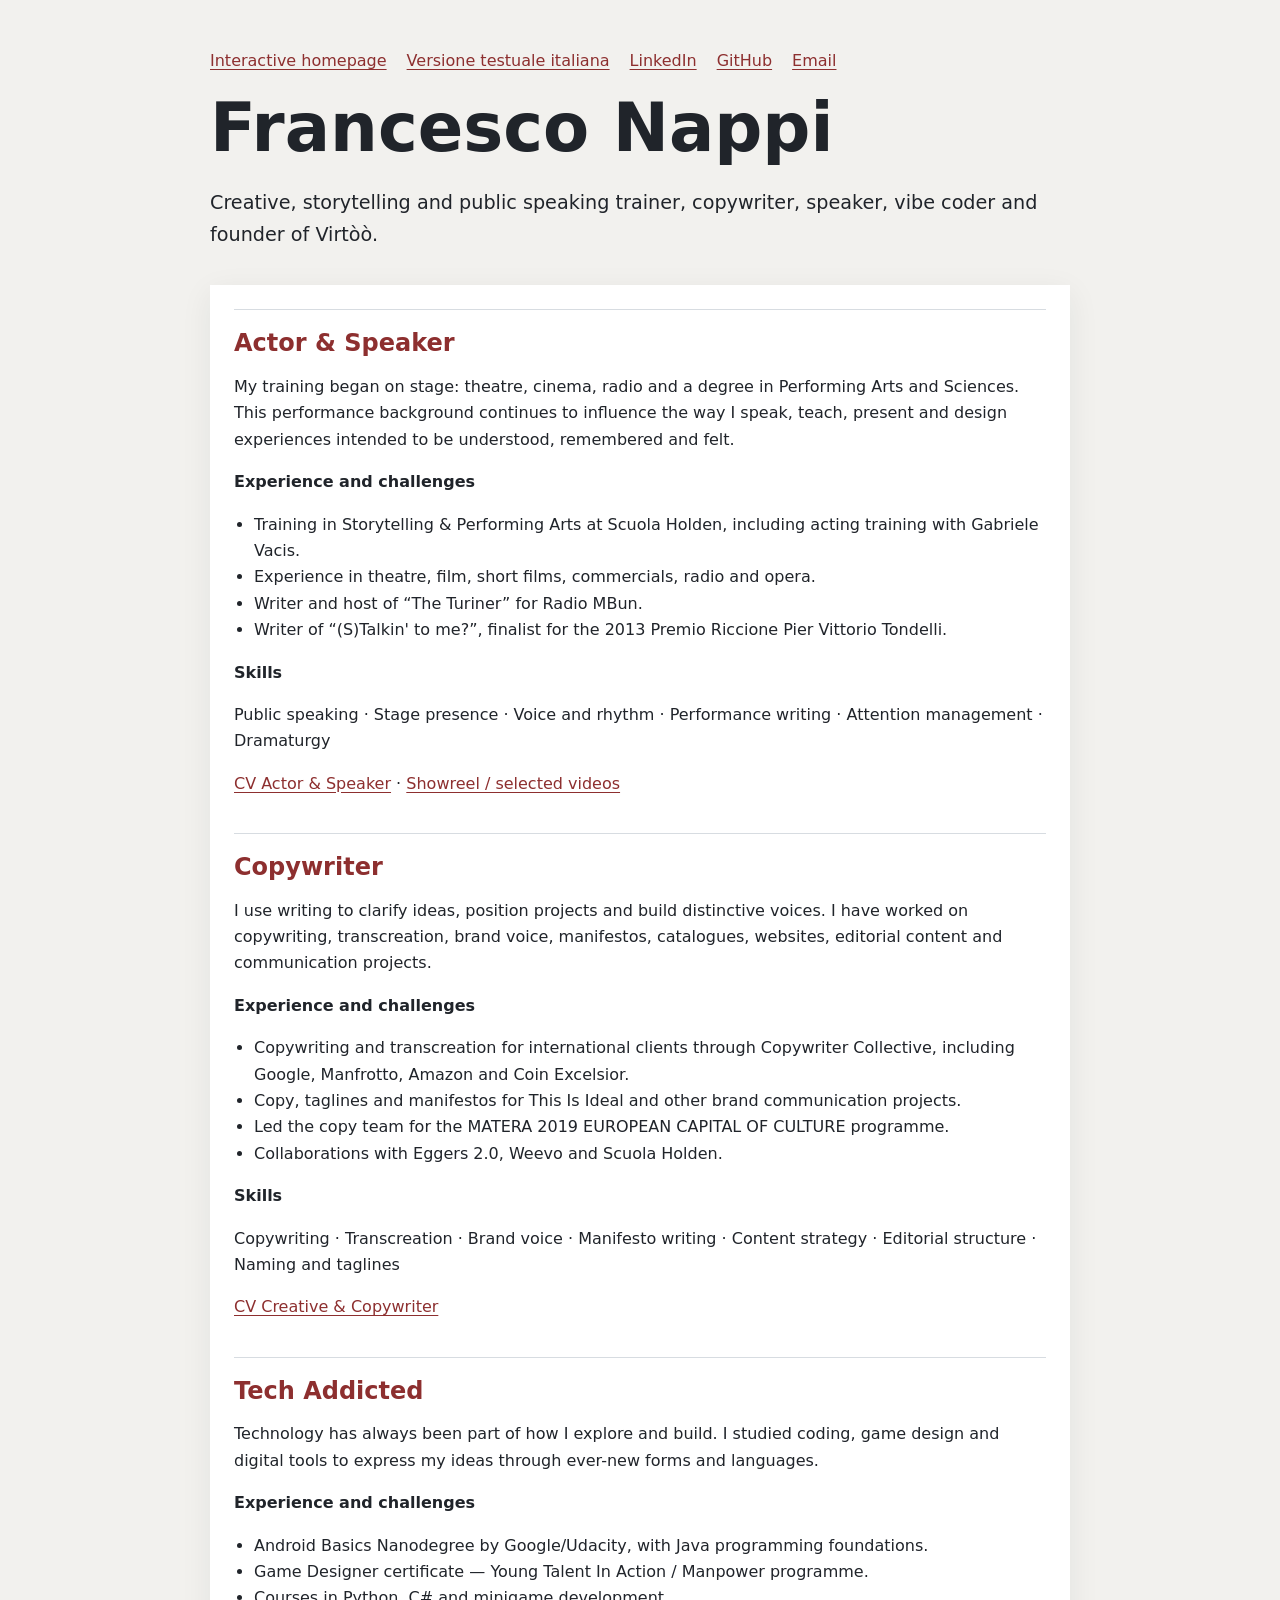
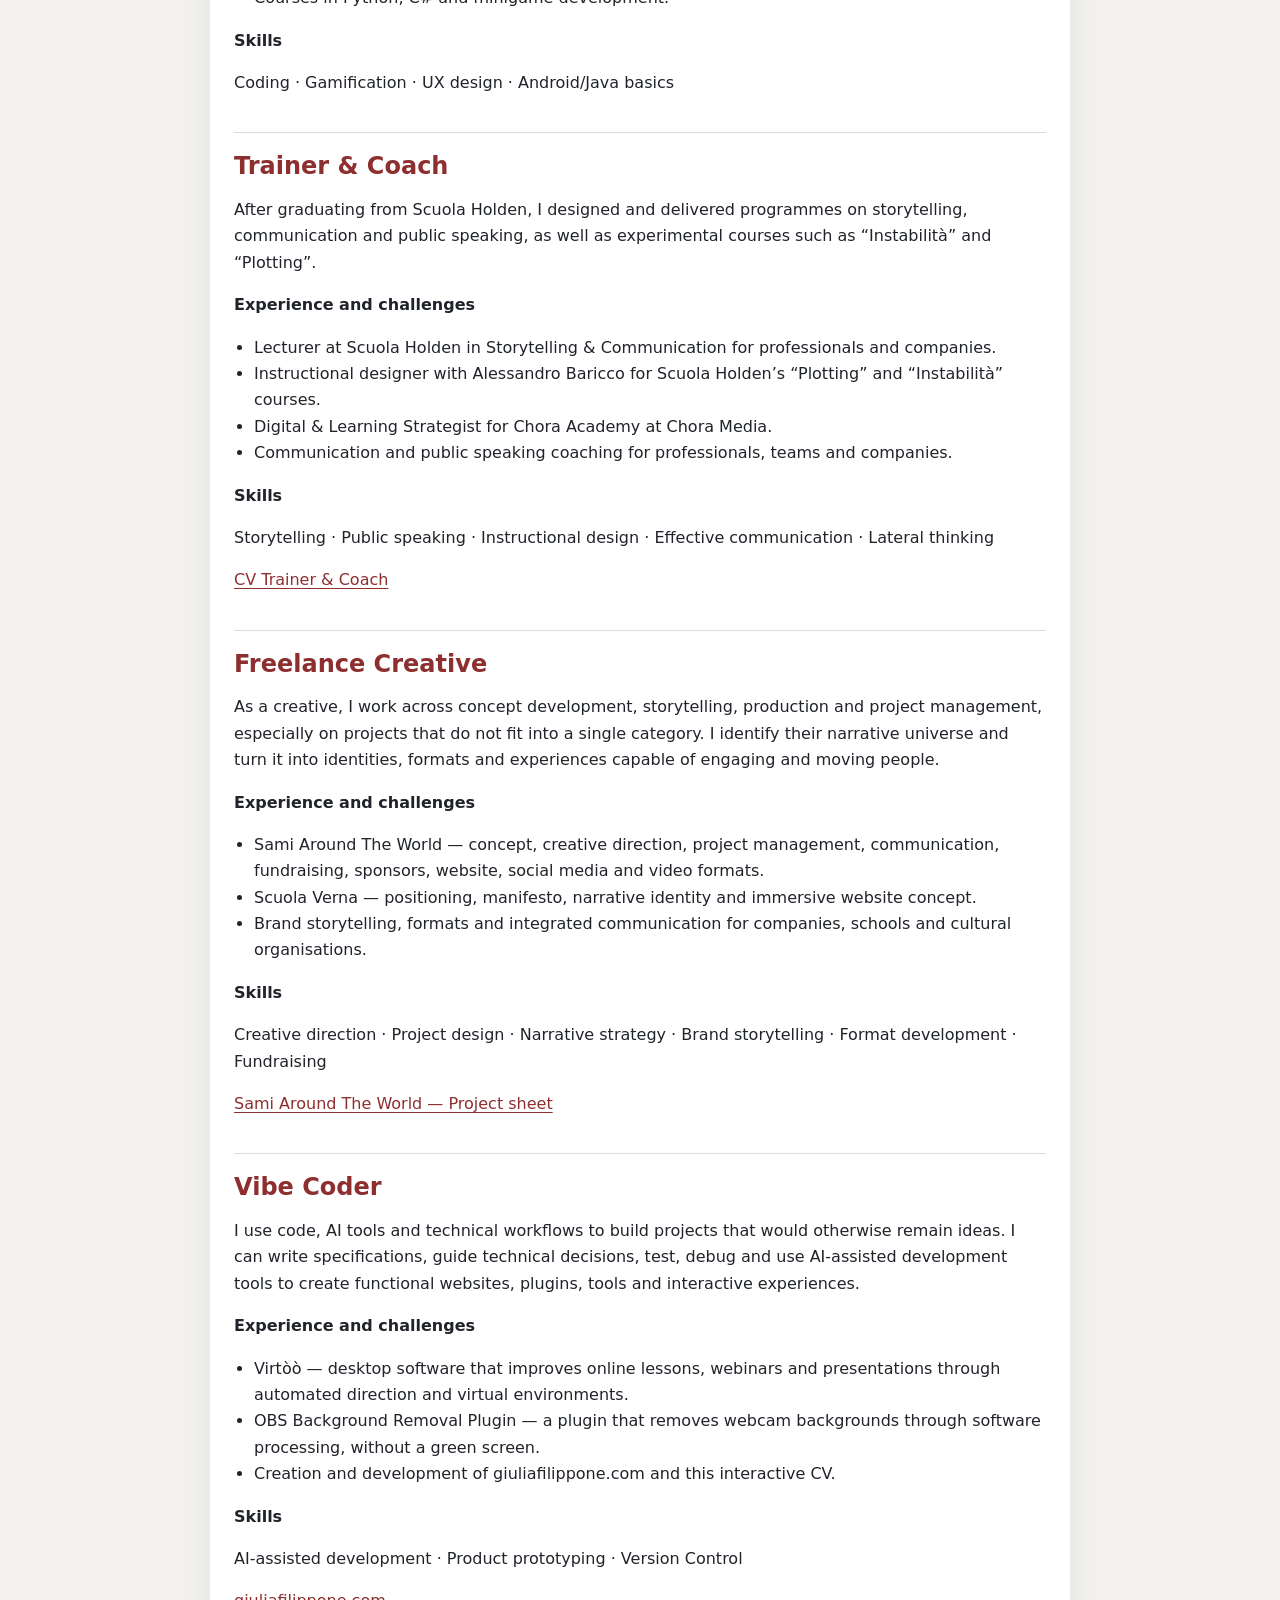
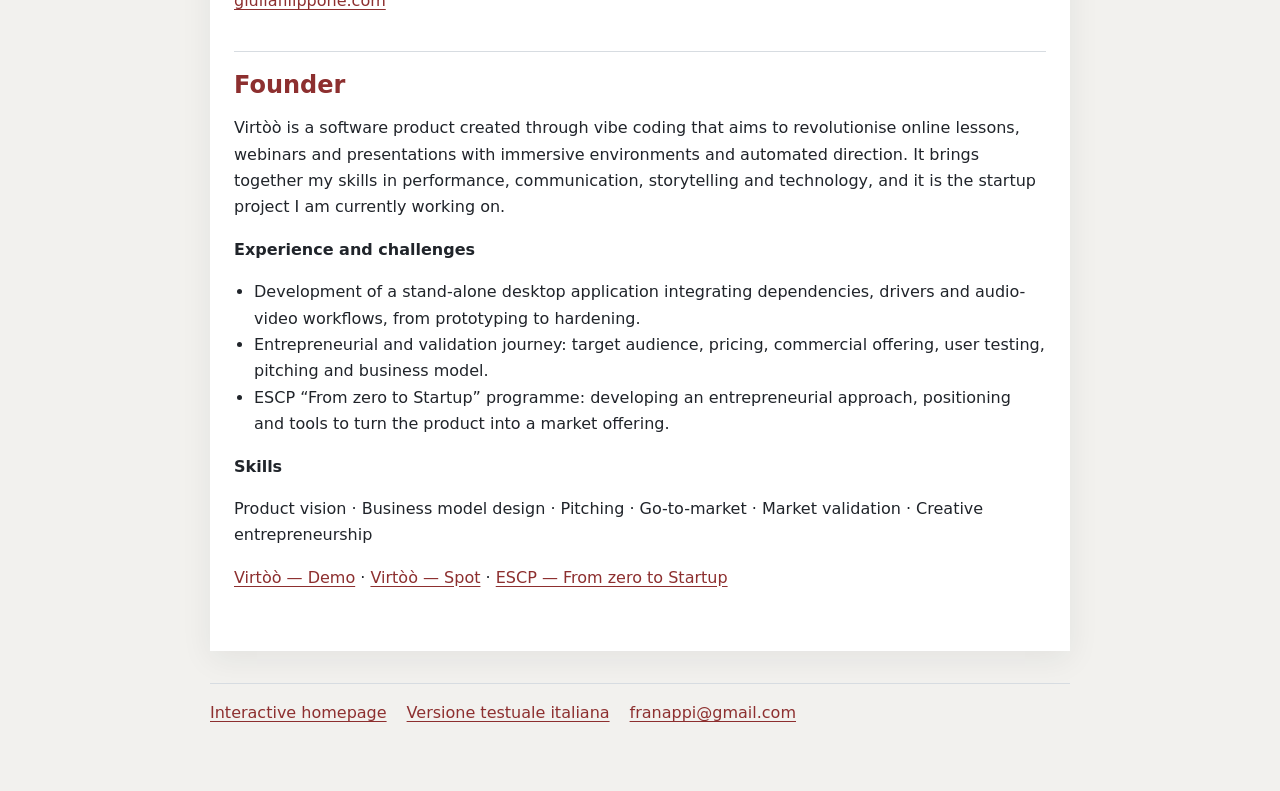
==== profile.html @ a37dc1f5 "Add searchable professional profile pages" ====
<!doctype html>
<html lang="en">
<head>
  <meta charset="utf-8"><meta name="viewport" content="width=device-width, initial-scale=1">
  <title>Francesco Nappi | Professional Profile</title>
  <meta name="description" content="Professional profile of Francesco Nappi: creative, storytelling and public speaking trainer, copywriter, speaker, creative developer and founder of Virtòò.">
  <link rel="canonical" href="https://franappi.com/profile.html">
  <link rel="alternate" hreflang="it" href="https://franappi.com/profilo.html"><link rel="alternate" hreflang="en" href="https://franappi.com/profile.html"><link rel="alternate" hreflang="x-default" href="https://franappi.com/">
  <link rel="stylesheet" href="profile.css">
</head>
<body><div class="page">
<header><nav aria-label="Navigation"><a href="/">Interactive homepage</a><a href="/profilo.html" lang="it">Versione testuale italiana</a><a href="https://www.linkedin.com/in/franappi" target="_blank" rel="noopener noreferrer">LinkedIn</a><a href="https://github.com/napukisan" target="_blank" rel="noopener noreferrer">GitHub</a><a href="mailto:franappi@gmail.com">Email</a></nav><h1>Francesco Nappi</h1><p class="intro">Creative, storytelling and public speaking trainer, copywriter, speaker, vibe coder and founder of Virtòò.</p></header>
<main class="paper">
<article class="role"><h2>Actor &amp; Speaker</h2><p>My training began on stage: theatre, cinema, radio and a degree in Performing Arts and Sciences. This performance background continues to influence the way I speak, teach, present and design experiences intended to be understood, remembered and felt.</p><h3>Experience and challenges</h3><ul><li>Training in Storytelling &amp; Performing Arts at Scuola Holden, including acting training with Gabriele Vacis.</li><li>Experience in theatre, film, short films, commercials, radio and opera.</li><li>Writer and host of “The Turiner” for Radio MBun.</li><li>Writer of “(S)Talkin' to me?”, finalist for the 2013 Premio Riccione Pier Vittorio Tondelli.</li></ul><h3>Skills</h3><p>Public speaking · Stage presence · Voice and rhythm · Performance writing · Attention management · Dramaturgy</p><p><a href="downloads/Francesco Nappi - Actor & Speaker -ENG.pdf">CV Actor &amp; Speaker</a> · <a href="https://www.youtube.com/watch?v=BMj9e3N5IOQ" target="_blank" rel="noopener noreferrer">Showreel / selected videos</a></p></article>
<article class="role"><h2>Copywriter</h2><p>I use writing to clarify ideas, position projects and build distinctive voices. I have worked on copywriting, transcreation, brand voice, manifestos, catalogues, websites, editorial content and communication projects.</p><h3>Experience and challenges</h3><ul><li>Copywriting and transcreation for international clients through Copywriter Collective, including Google, Manfrotto, Amazon and Coin Excelsior.</li><li>Copy, taglines and manifestos for This Is Ideal and other brand communication projects.</li><li>Led the copy team for the MATERA 2019 EUROPEAN CAPITAL OF CULTURE programme.</li><li>Collaborations with Eggers 2.0, Weevo and Scuola Holden.</li></ul><h3>Skills</h3><p>Copywriting · Transcreation · Brand voice · Manifesto writing · Content strategy · Editorial structure · Naming and taglines</p><p><a href="downloads/Francesco Nappi - Creative & Copywriter -ENG.pdf">CV Creative &amp; Copywriter</a></p></article>
<article class="role"><h2>Tech Addicted</h2><p>Technology has always been part of how I explore and build. I studied coding, game design and digital tools to express my ideas through ever-new forms and languages.</p><h3>Experience and challenges</h3><ul><li>Android Basics Nanodegree by Google/Udacity, with Java programming foundations.</li><li>Game Designer certificate — Young Talent In Action / Manpower programme.</li><li>Courses in Python, C# and minigame development.</li></ul><h3>Skills</h3><p>Coding · Gamification · UX design · Android/Java basics</p></article>
<article class="role"><h2>Trainer &amp; Coach</h2><p>After graduating from Scuola Holden, I designed and delivered programmes on storytelling, communication and public speaking, as well as experimental courses such as “Instabilità” and “Plotting”.</p><h3>Experience and challenges</h3><ul><li>Lecturer at Scuola Holden in Storytelling &amp; Communication for professionals and companies.</li><li>Instructional designer with Alessandro Baricco for Scuola Holden’s “Plotting” and “Instabilità” courses.</li><li>Digital &amp; Learning Strategist for Chora Academy at Chora Media.</li><li>Communication and public speaking coaching for professionals, teams and companies.</li></ul><h3>Skills</h3><p>Storytelling · Public speaking · Instructional design · Effective communication · Lateral thinking</p><p><a href="downloads/Francesco Nappi - Trainer & Coach -ENG.pdf">CV Trainer &amp; Coach</a></p></article>
<article class="role"><h2>Freelance Creative</h2><p>As a creative, I work across concept development, storytelling, production and project management, especially on projects that do not fit into a single category. I identify their narrative universe and turn it into identities, formats and experiences capable of engaging and moving people.</p><h3>Experience and challenges</h3><ul><li>Sami Around The World — concept, creative direction, project management, communication, fundraising, sponsors, website, social media and video formats.</li><li>Scuola Verna — positioning, manifesto, narrative identity and immersive website concept.</li><li>Brand storytelling, formats and integrated communication for companies, schools and cultural organisations.</li></ul><h3>Skills</h3><p>Creative direction · Project design · Narrative strategy · Brand storytelling · Format development · Fundraising</p><p><a href="downloads/Sami Around The World - Scheda Progetto.pdf">Sami Around The World — Project sheet</a></p></article>
<article class="role"><h2>Vibe Coder</h2><p>I use code, AI tools and technical workflows to build projects that would otherwise remain ideas. I can write specifications, guide technical decisions, test, debug and use AI-assisted development tools to create functional websites, plugins, tools and interactive experiences.</p><h3>Experience and challenges</h3><ul><li>Virtòò — desktop software that improves online lessons, webinars and presentations through automated direction and virtual environments.</li><li>OBS Background Removal Plugin — a plugin that removes webcam backgrounds through software processing, without a green screen.</li><li>Creation and development of giuliafilippone.com and this interactive CV.</li></ul><h3>Skills</h3><p>AI-assisted development · Product prototyping · Version Control</p><p><a href="https://giuliafilippone.com" target="_blank" rel="noopener noreferrer">giuliafilippone.com</a></p></article>
<article class="role"><h2>Founder</h2><p>Virtòò is a software product created through vibe coding that aims to revolutionise online lessons, webinars and presentations with immersive environments and automated direction. It brings together my skills in performance, communication, storytelling and technology, and it is the startup project I am currently working on.</p><h3>Experience and challenges</h3><ul><li>Development of a stand-alone desktop application integrating dependencies, drivers and audio-video workflows, from prototyping to hardening.</li><li>Entrepreneurial and validation journey: target audience, pricing, commercial offering, user testing, pitching and business model.</li><li>ESCP “From zero to Startup” programme: developing an entrepreneurial approach, positioning and tools to turn the product into a market offering.</li></ul><h3>Skills</h3><p>Product vision · Business model design · Pitching · Go-to-market · Market validation · Creative entrepreneurship</p><p><a href="https://youtu.be/YYjLBOxgwNY" target="_blank" rel="noopener noreferrer">Virtòò — Demo</a> · <a href="https://youtu.be/ICgZiA20YP8?si=psfSJ0y4LdeICYTX" target="_blank" rel="noopener noreferrer">Virtòò — Spot</a> · <a href="downloads/ESCP - From zero to Startup.jfif">ESCP — From zero to Startup</a></p></article>
</main><footer><nav aria-label="Footer navigation"><a href="/">Interactive homepage</a><a href="/profilo.html" lang="it">Versione testuale italiana</a><a href="mailto:franappi@gmail.com">franappi@gmail.com</a></nav></footer>
</div></body></html>
---- profile.css ----
:root { color-scheme: light; --ink: #20242a; --muted: #5c6570; --line: #d7dce1; --accent: #8d2f2f; --paper: #fff; }
* { box-sizing: border-box; }
body { margin: 0; background: #f2f1ee; color: var(--ink); font-family: system-ui, -apple-system, "Segoe UI", sans-serif; line-height: 1.65; }
.page { max-width: 900px; margin: 0 auto; padding: 2rem 1.25rem 3rem; }
header, footer { padding: 1rem 0; }
h1, h2 { line-height: 1.15; }
h1 { margin: 1rem 0 .5rem; font-size: clamp(2.2rem, 7vw, 4.2rem); }
h2 { margin-top: 2.2rem; color: var(--accent); }
.intro { font-size: 1.2rem; max-width: 70ch; }
nav { display: flex; flex-wrap: wrap; gap: .75rem 1.25rem; }
a { color: var(--accent); text-underline-offset: .18em; }
a:focus-visible { outline: 3px solid #e4a72c; outline-offset: 4px; }
.paper { background: var(--paper); padding: 1.5rem; box-shadow: 0 8px 30px #20242a12; }
.role { border-top: 1px solid var(--line); padding: 1.25rem 0; }
.role h2 { margin: 0 0 .5rem; }
.role h3 { margin: 1rem 0 .25rem; font-size: 1rem; }
ul { padding-left: 1.25rem; }
.meta { color: var(--muted); }
footer { border-top: 1px solid var(--line); margin-top: 2rem; }
.visually-hidden-focusable { position: absolute; left: -10000px; top: auto; width: 1px; height: 1px; overflow: hidden; }
.visually-hidden-focusable:focus-within { position: static; width: auto; height: auto; overflow: visible; display: flex; padding: .75rem; background: var(--paper); }
@media (max-width: 600px) { .page { padding: 1rem .75rem 2rem; } .paper { padding: 1rem; } }
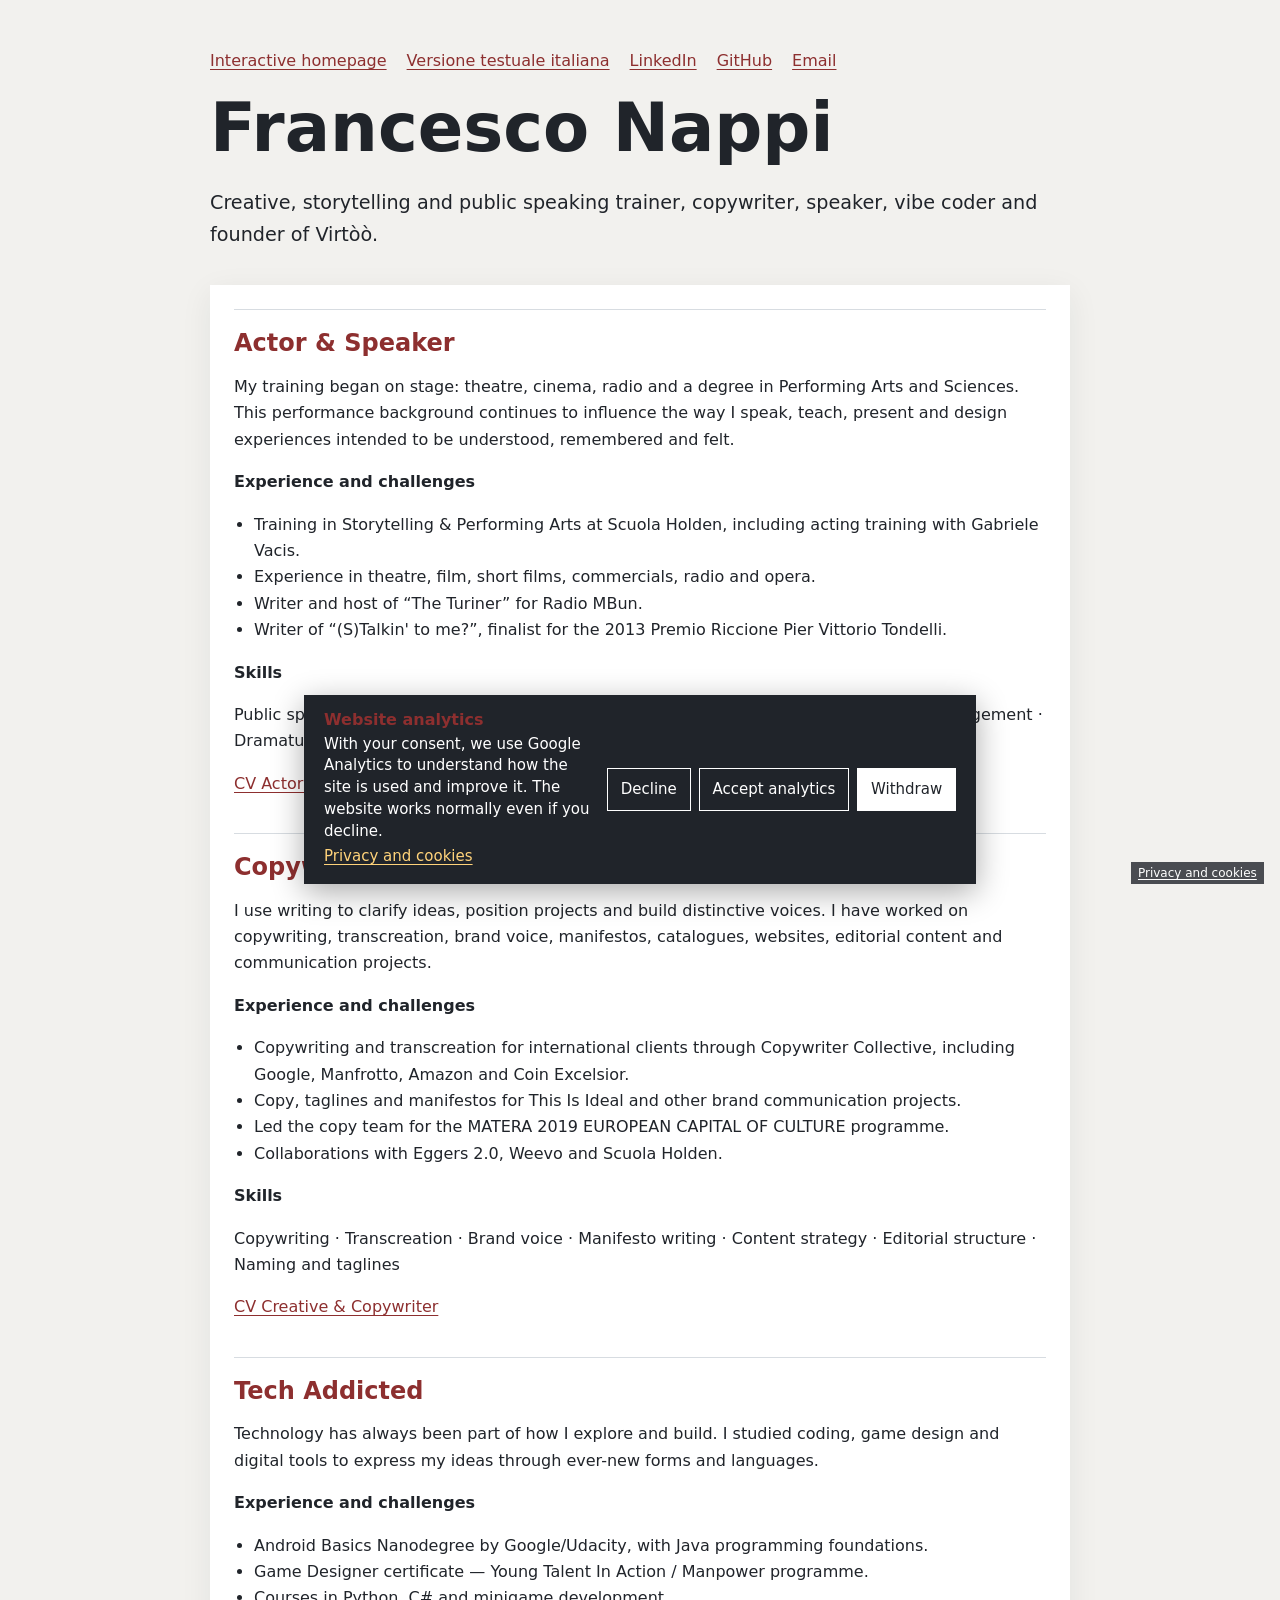
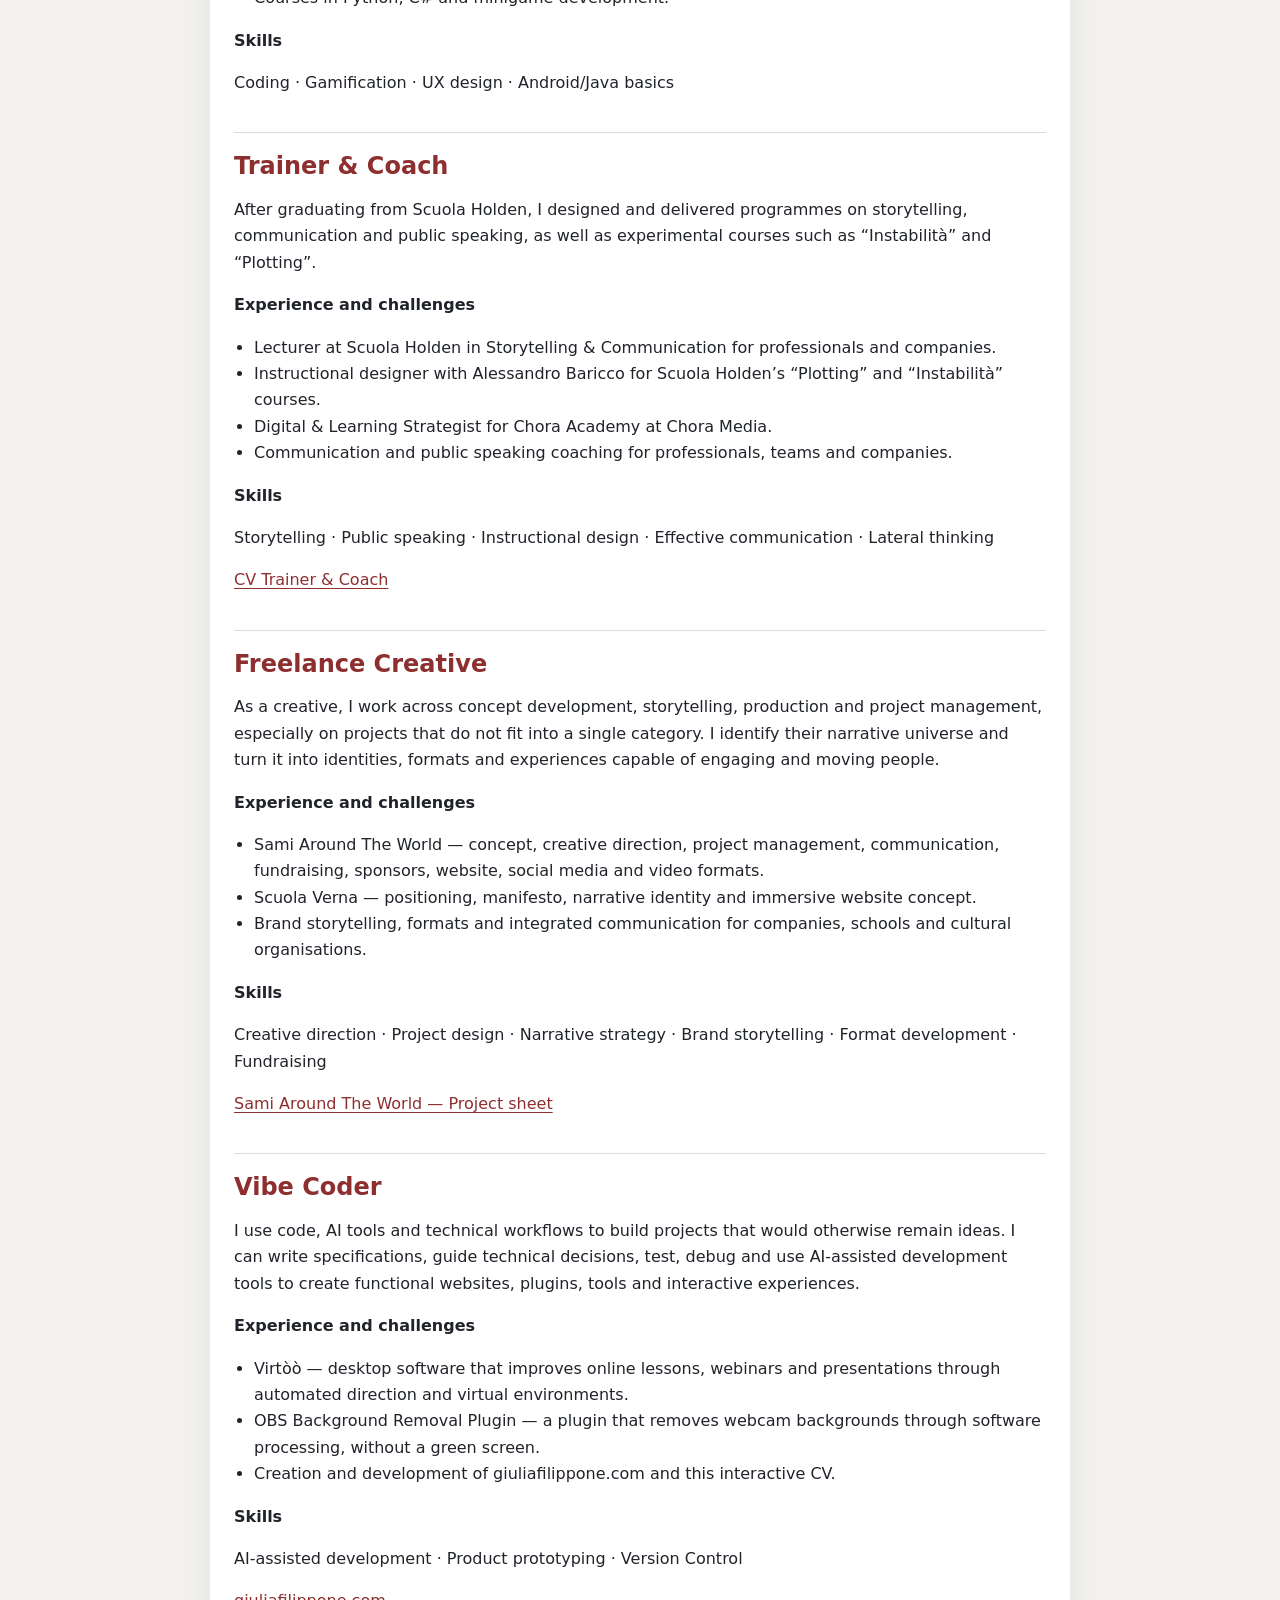
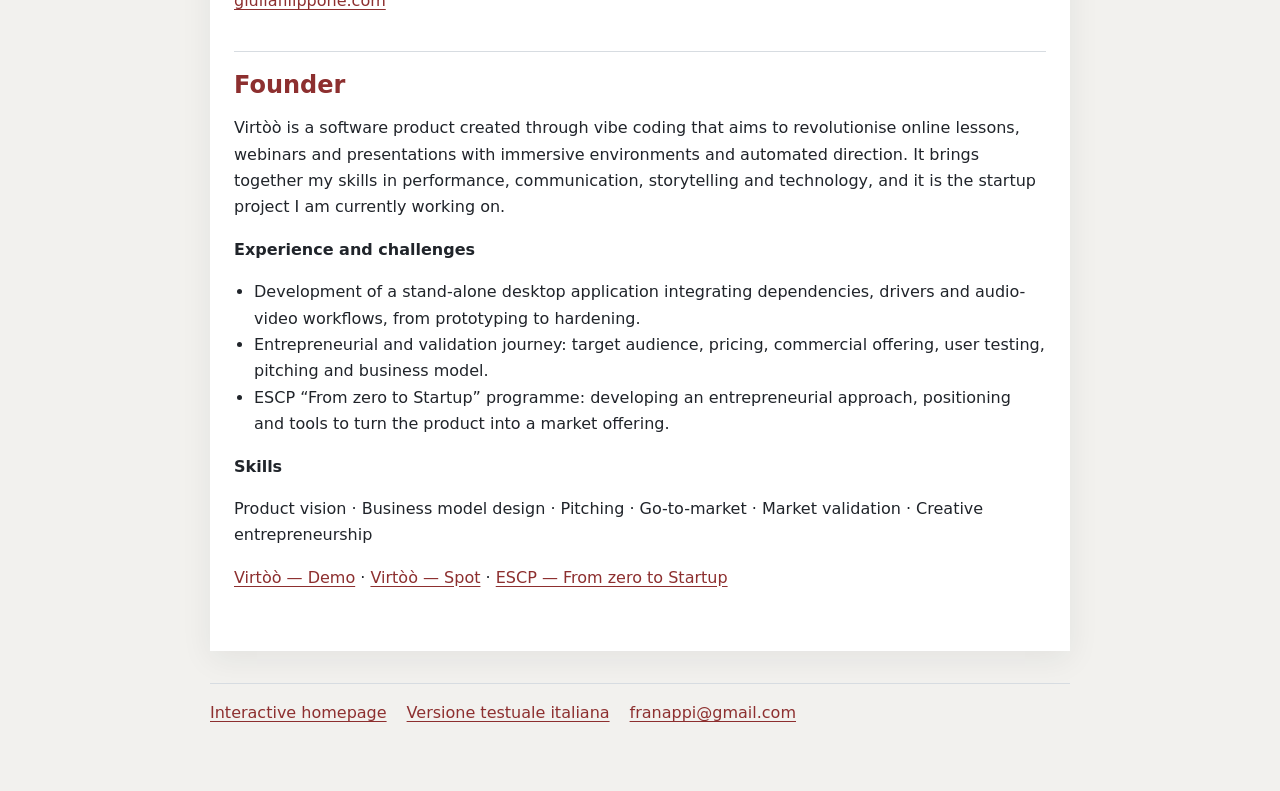
==== commit 43767384: "Add consent-based Google Analytics" ====
--- a/profile.html
+++ b/profile.html
@@ -6,7 +6,7 @@
   <meta name="description" content="Professional profile of Francesco Nappi: creative, storytelling and public speaking trainer, copywriter, speaker, creative developer and founder of Virtòò.">
   <link rel="canonical" href="https://franappi.com/profile.html">
   <link rel="alternate" hreflang="it" href="https://franappi.com/profilo.html"><link rel="alternate" hreflang="en" href="https://franappi.com/profile.html"><link rel="alternate" hreflang="x-default" href="https://franappi.com/">
-  <link rel="stylesheet" href="profile.css">
+  <link rel="stylesheet" href="profile.css"><link rel="stylesheet" href="analytics-consent.css">
 </head>
 <body><div class="page">
 <header><nav aria-label="Navigation"><a href="/">Interactive homepage</a><a href="/profilo.html" lang="it">Versione testuale italiana</a><a href="https://www.linkedin.com/in/franappi" target="_blank" rel="noopener noreferrer">LinkedIn</a><a href="https://github.com/napukisan" target="_blank" rel="noopener noreferrer">GitHub</a><a href="mailto:franappi@gmail.com">Email</a></nav><h1>Francesco Nappi</h1><p class="intro">Creative, storytelling and public speaking trainer, copywriter, speaker, vibe coder and founder of Virtòò.</p></header>
@@ -19,4 +19,4 @@
 <article class="role"><h2>Vibe Coder</h2><p>I use code, AI tools and technical workflows to build projects that would otherwise remain ideas. I can write specifications, guide technical decisions, test, debug and use AI-assisted development tools to create functional websites, plugins, tools and interactive experiences.</p><h3>Experience and challenges</h3><ul><li>Virtòò — desktop software that improves online lessons, webinars and presentations through automated direction and virtual environments.</li><li>OBS Background Removal Plugin — a plugin that removes webcam backgrounds through software processing, without a green screen.</li><li>Creation and development of giuliafilippone.com and this interactive CV.</li></ul><h3>Skills</h3><p>AI-assisted development · Product prototyping · Version Control</p><p><a href="https://giuliafilippone.com" target="_blank" rel="noopener noreferrer">giuliafilippone.com</a></p></article>
 <article class="role"><h2>Founder</h2><p>Virtòò is a software product created through vibe coding that aims to revolutionise online lessons, webinars and presentations with immersive environments and automated direction. It brings together my skills in performance, communication, storytelling and technology, and it is the startup project I am currently working on.</p><h3>Experience and challenges</h3><ul><li>Development of a stand-alone desktop application integrating dependencies, drivers and audio-video workflows, from prototyping to hardening.</li><li>Entrepreneurial and validation journey: target audience, pricing, commercial offering, user testing, pitching and business model.</li><li>ESCP “From zero to Startup” programme: developing an entrepreneurial approach, positioning and tools to turn the product into a market offering.</li></ul><h3>Skills</h3><p>Product vision · Business model design · Pitching · Go-to-market · Market validation · Creative entrepreneurship</p><p><a href="https://youtu.be/YYjLBOxgwNY" target="_blank" rel="noopener noreferrer">Virtòò — Demo</a> · <a href="https://youtu.be/ICgZiA20YP8?si=psfSJ0y4LdeICYTX" target="_blank" rel="noopener noreferrer">Virtòò — Spot</a> · <a href="downloads/ESCP - From zero to Startup.jfif">ESCP — From zero to Startup</a></p></article>
 </main><footer><nav aria-label="Footer navigation"><a href="/">Interactive homepage</a><a href="/profilo.html" lang="it">Versione testuale italiana</a><a href="mailto:franappi@gmail.com">franappi@gmail.com</a></nav></footer>
-</div></body></html>
+</div><script src="analytics-consent.js"></script></body></html>
--- a/analytics-consent.css
+++ b/analytics-consent.css
@@ -0,0 +1 @@
+.analytics-banner{position:fixed;left:1rem;right:1rem;bottom:1rem;z-index:2000;max-width:42rem;margin:auto;padding:1rem 1.25rem;background:#20242a;color:#fff;box-shadow:0 8px 30px #0005;font:15px/1.45 system-ui,sans-serif;display:flex;gap:1rem;align-items:center;justify-content:space-between}.analytics-banner[hidden]{display:none}.analytics-banner h2{font-size:1rem;margin:0 0 .25rem}.analytics-banner p{margin:.25rem 0}.analytics-banner a{color:#ffd37a}.analytics-actions{display:flex;gap:.5rem;flex-shrink:0}.analytics-actions button{padding:.6rem .8rem;border:1px solid #fff;background:transparent;color:#fff;cursor:pointer;font:inherit}.analytics-actions button:last-child{background:#fff;color:#20242a}.analytics-actions button:focus-visible,.analytics-banner a:focus-visible,.analytics-preferences:focus-visible{outline:3px solid #ffd37a;outline-offset:3px}.analytics-preferences{position:fixed;right:1rem;bottom:1rem;z-index:1000;color:#fff;background:#20242acc;padding:.25rem .45rem;font:12px system-ui,sans-serif}.analytics-preferences:visited{color:#fff}@media(max-width:600px){.analytics-banner{display:block;bottom:.5rem}.analytics-actions{margin-top:.75rem}.analytics-actions button{flex:1}.analytics-preferences{bottom:.5rem}}
